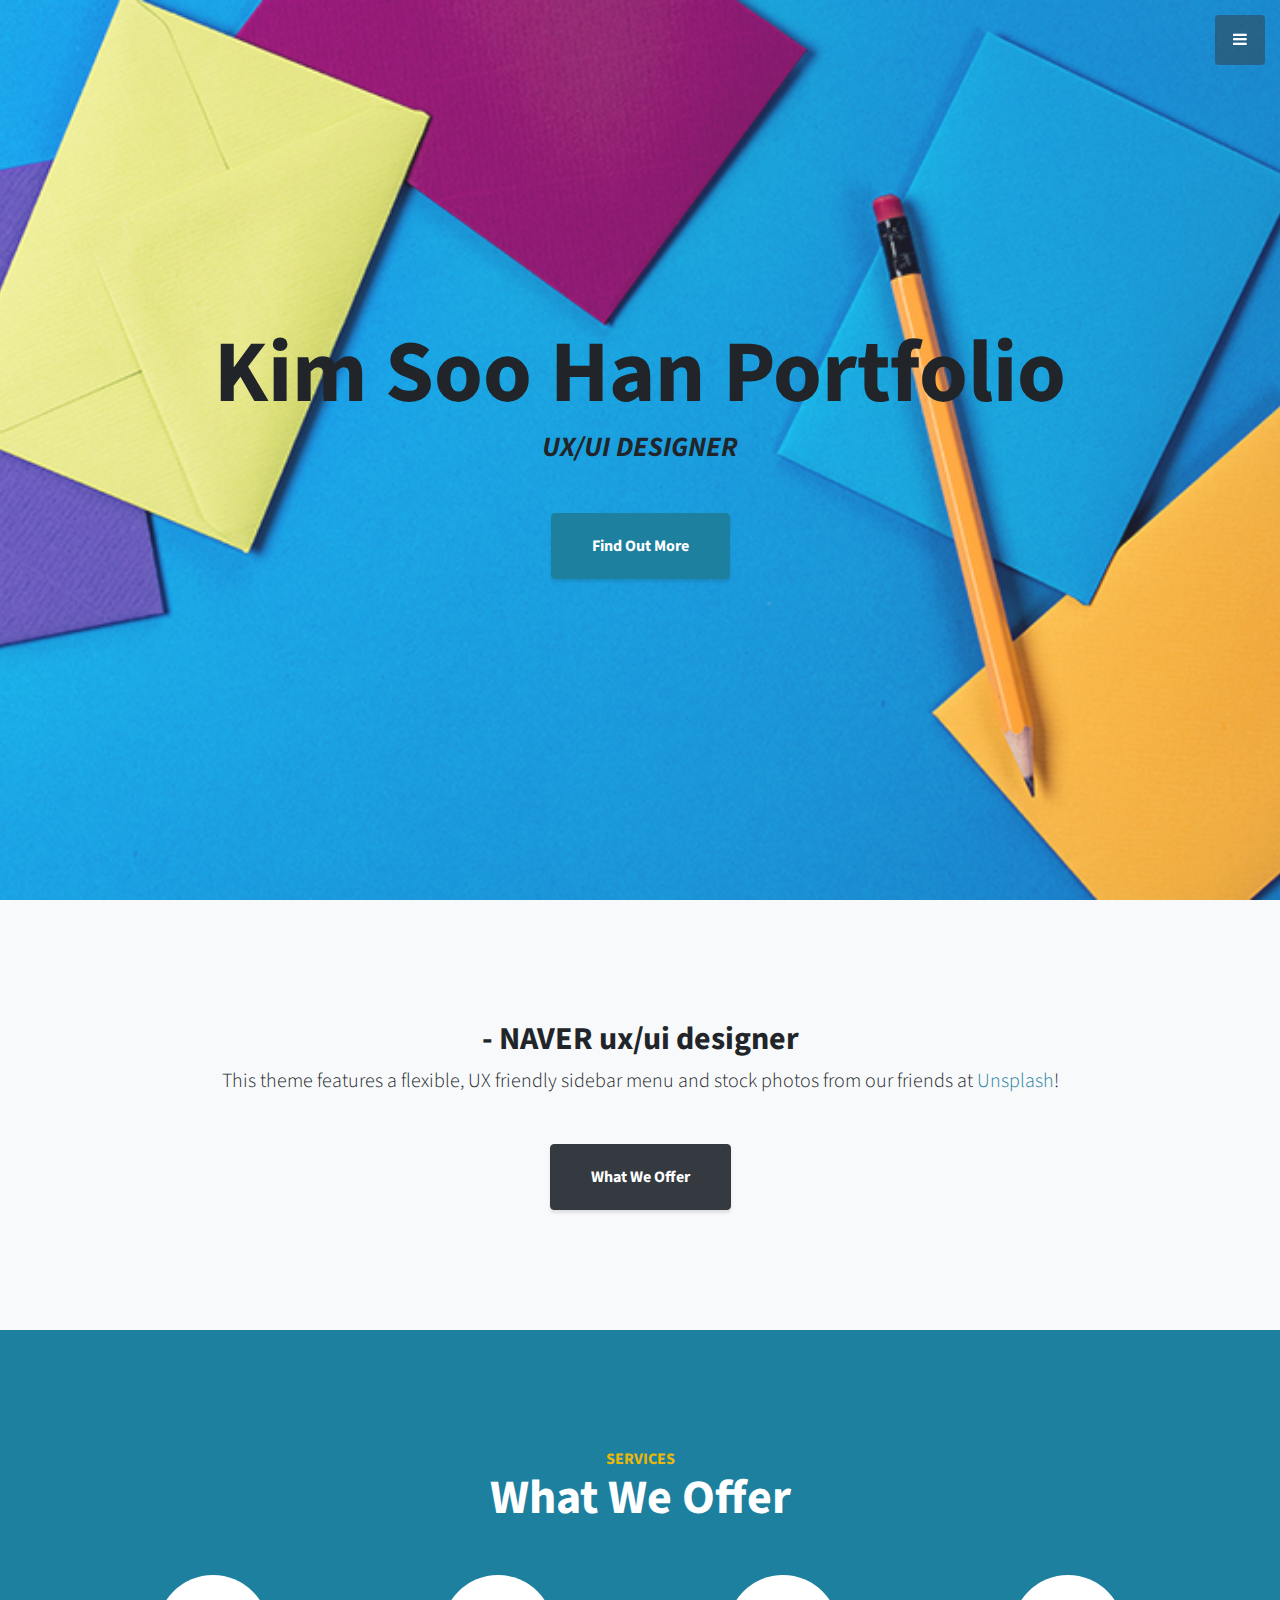
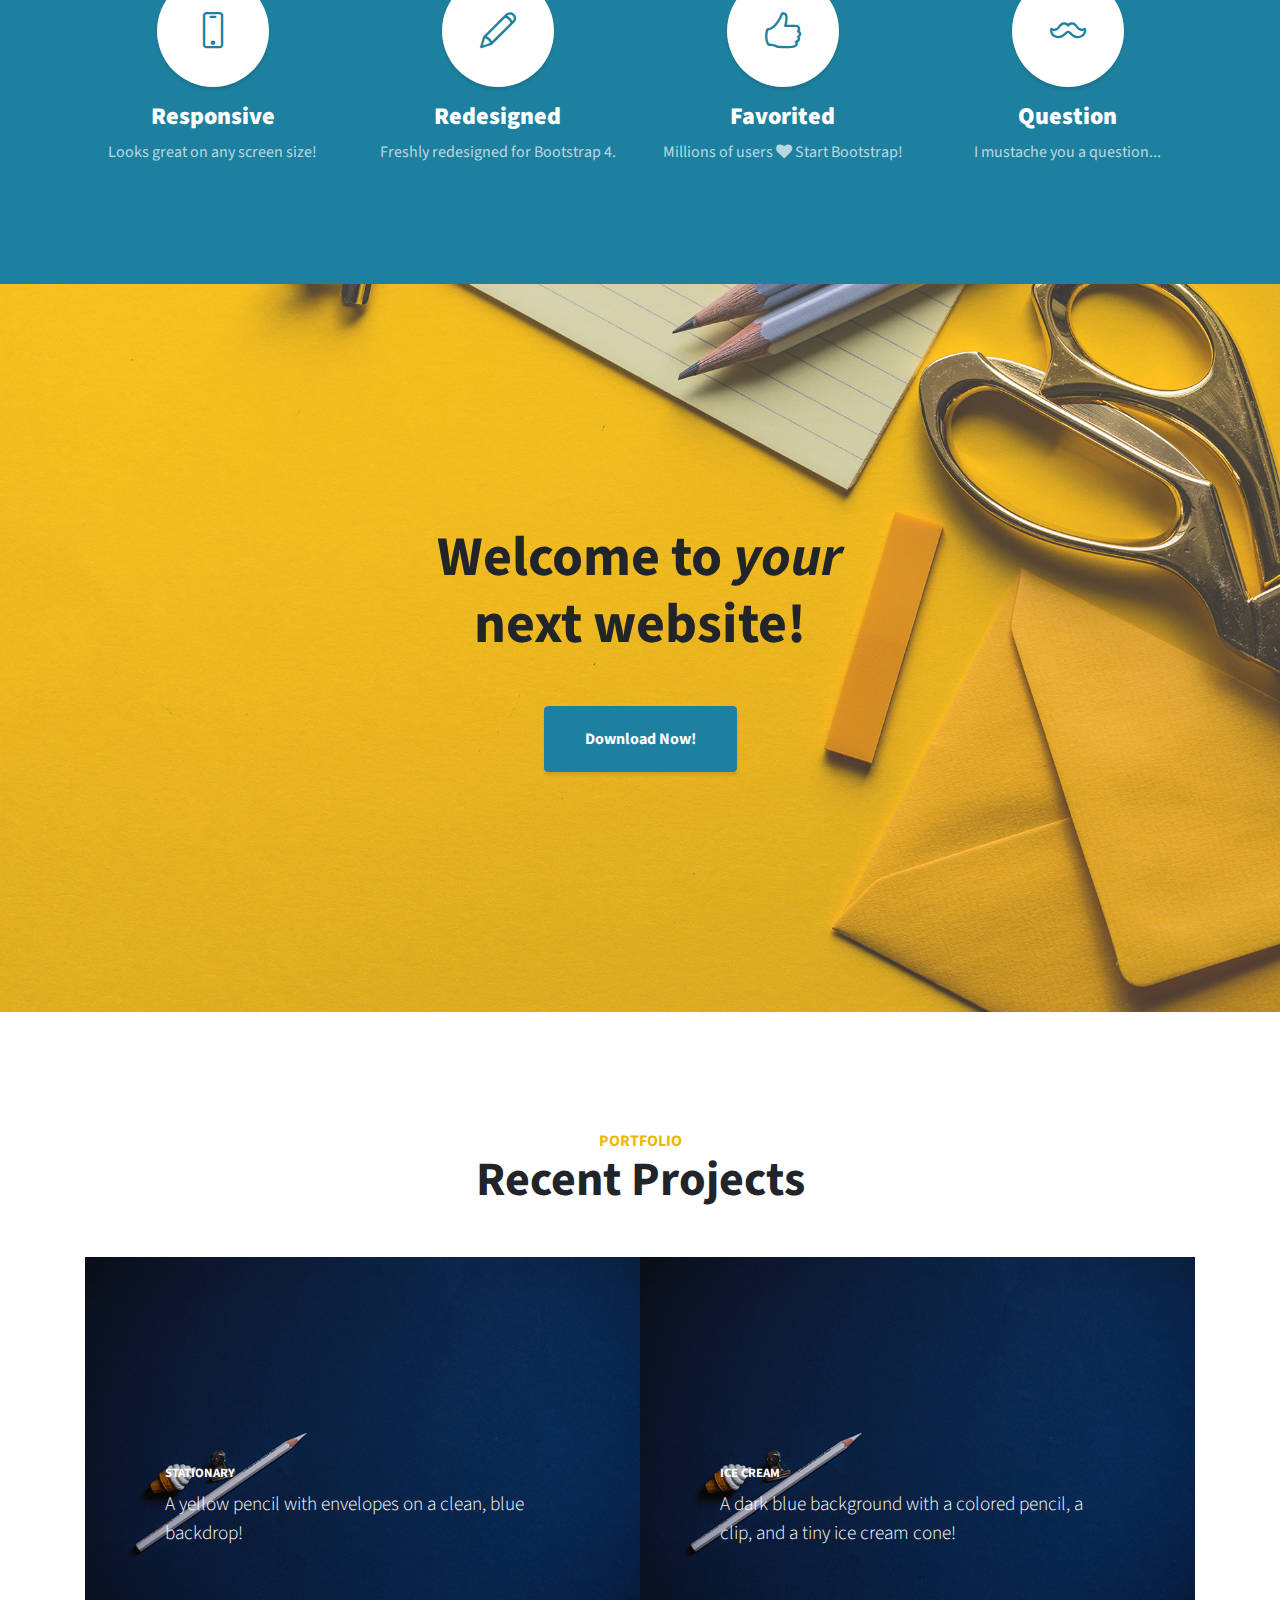
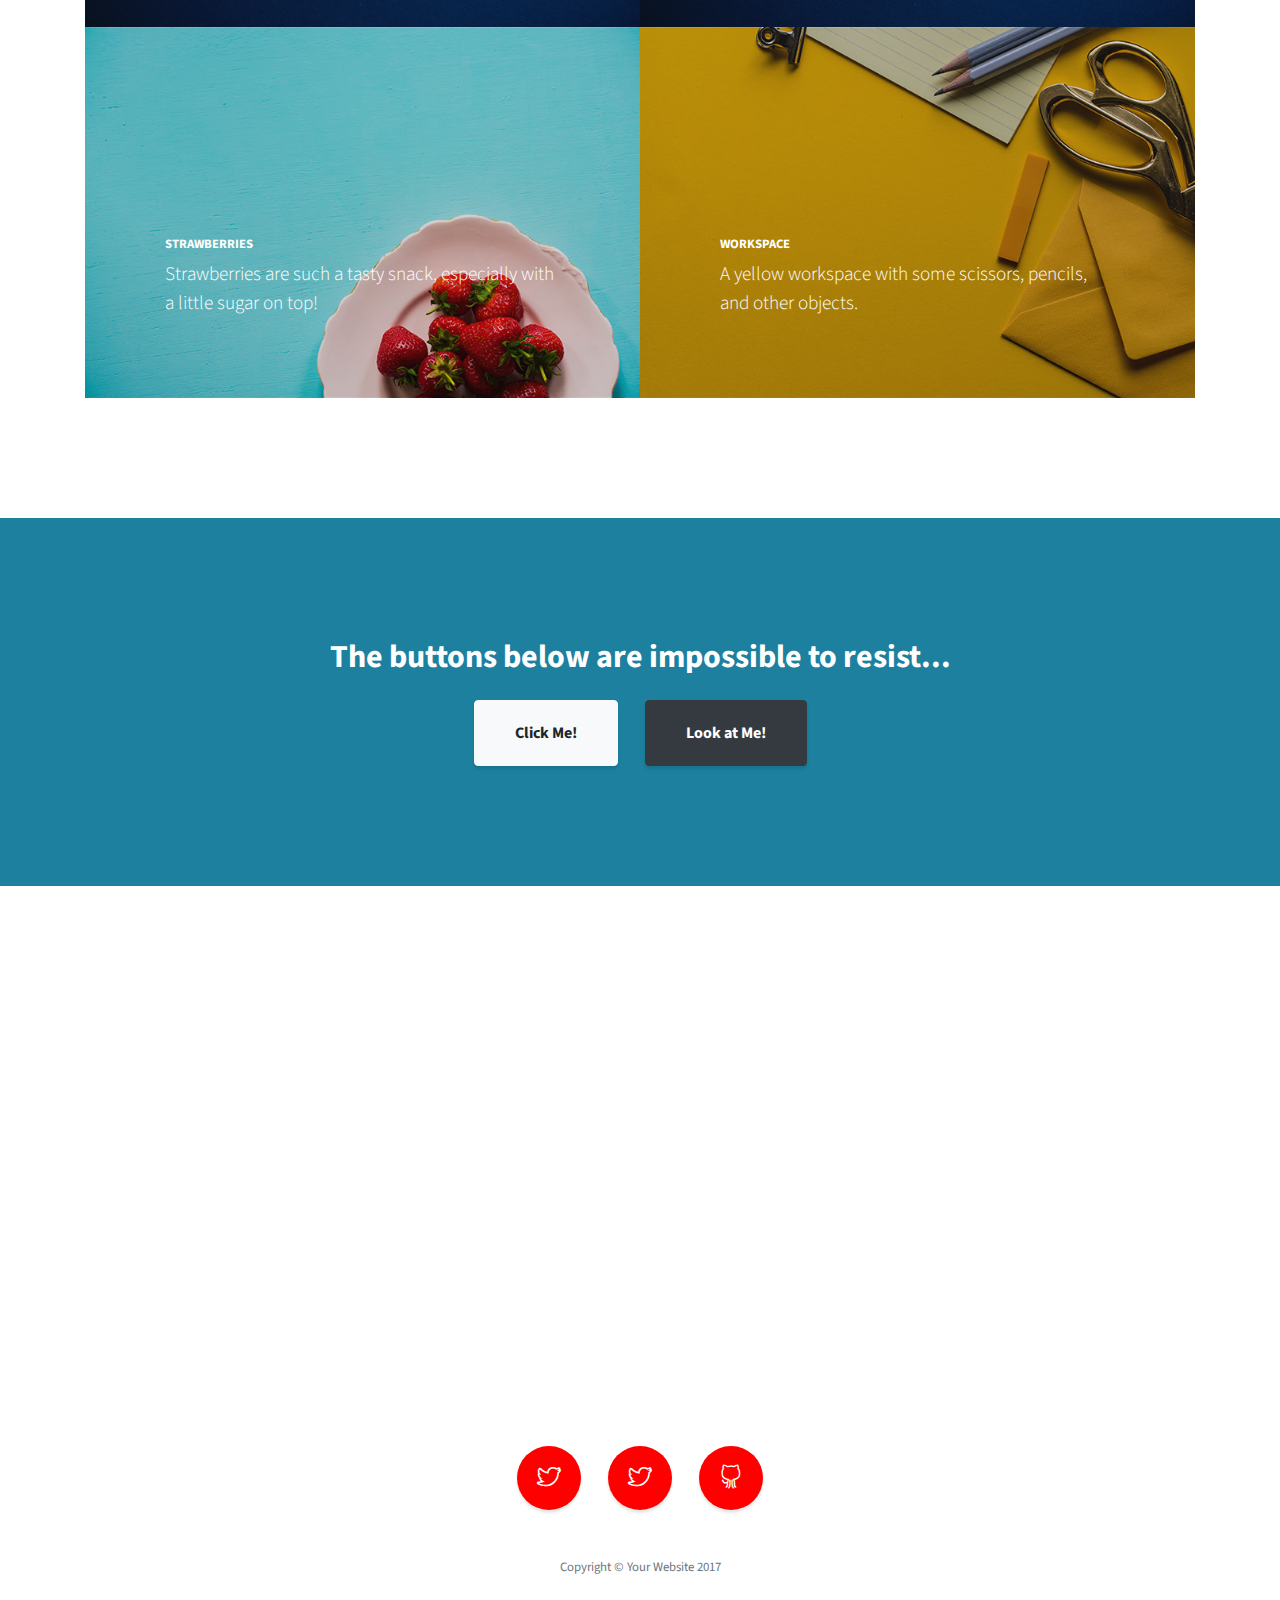
==== index.html @ d61fab99 "work" ====
<!DOCTYPE html>
<html lang="en">

  <head>

    <meta charset="utf-8">
    <meta name="viewport" content="width=device-width, initial-scale=1, shrink-to-fit=no">
    <meta name="description" content="">
    <meta name="author" content="">

    <title>Kim Soo Han Portfolio - NAVER ux/ui designer</title>

    <!-- Bootstrap Core CSS -->
    <link href="vendor/bootstrap/css/bootstrap.min.css" rel="stylesheet">

    <!-- Custom Fonts -->
    <link href="vendor/font-awesome/css/font-awesome.min.css" rel="stylesheet" type="text/css">
    <link href="https://fonts.googleapis.com/css?family=Source+Sans+Pro:300,400,700,300italic,400italic,700italic" rel="stylesheet" type="text/css">
    <link href="vendor/simple-line-icons/css/simple-line-icons.css" rel="stylesheet">

    <!-- Custom CSS -->
    <link href="css/stylish-portfolio.css" rel="stylesheet">

  </head>

  <body id="page-top">
    <!-- Navigation -->
    <a class="menu-toggle rounded" href="#">
      <i class="fa fa-bars"></i>
    </a>
    <nav id="sidebar-wrapper">
      <ul class="sidebar-nav">
        <li class="sidebar-brand">
          <a class="js-scroll-trigger" href="#page-top">Start Bootstrap</a>
        </li>
        <li class="sidebar-nav-item">
          <a class="js-scroll-trigger" href="#page-top">Home</a>
        </li>
        <li class="sidebar-nav-item">
          <a class="js-scroll-trigger" href="#about">About</a>
        </li>
        <li class="sidebar-nav-item">
          <a class="js-scroll-trigger" href="#services">Services</a>
        </li>
        <li class="sidebar-nav-item">
          <a class="js-scroll-trigger" href="#portfolio">Portfolio</a>
        </li>
        <li class="sidebar-nav-item">
          <a class="js-scroll-trigger" href="#contact">Contact</a>
        </li>
      </ul>
    </nav>

    <!-- Header -->
    <header class="masthead d-flex">
      <div class="container text-center my-auto">
        <h1 class="mb-1">Kim Soo Han Portfolio </h1>
        <h3 class="mb-5">
          <em>UX/UI DESIGNER</em>
        </h3>
        <a class="btn btn-primary btn-xl js-scroll-trigger" href="#about">Find Out More</a>
      </div>
      <div class="overlay"></div>
    </header>

    <!-- About -->
    <section class="content-section bg-light" id="about">
      <div class="container text-center">
        <div class="row">
          <div class="col-lg-10 mx-auto">
            <h2>- NAVER ux/ui designer</h2>
            <p class="lead mb-5">This theme features a flexible, UX friendly sidebar menu and stock photos from our friends at
              <a href="https://unsplash.com/">Unsplash</a>!</p>
            <a class="btn btn-dark btn-xl js-scroll-trigger" href="#services">What We Offer</a>
          </div>
        </div>
      </div>
    </section>

    <!-- Services -->
    <section class="content-section bg-primary text-white text-center" id="services">
      <div class="container">
        <div class="content-section-heading">
          <h3 class="text-secondary mb-0">Services</h3>
          <h2 class="mb-5">What We Offer</h2>
        </div>
        <div class="row">
          <div class="col-lg-3 col-md-6 mb-5 mb-lg-0">
            <span class="service-icon rounded-circle mx-auto mb-3">
              <i class="icon-screen-smartphone"></i>
            </span>
            <h4>
              <strong>Responsive</strong>
            </h4>
            <p class="text-faded mb-0">Looks great on any screen size!</p>
          </div>
          <div class="col-lg-3 col-md-6 mb-5 mb-lg-0">
            <span class="service-icon rounded-circle mx-auto mb-3">
              <i class="icon-pencil"></i>
            </span>
            <h4>
              <strong>Redesigned</strong>
            </h4>
            <p class="text-faded mb-0">Freshly redesigned for Bootstrap 4.</p>
          </div>
          <div class="col-lg-3 col-md-6 mb-5 mb-md-0">
            <span class="service-icon rounded-circle mx-auto mb-3">
              <i class="icon-like"></i>
            </span>
            <h4>
              <strong>Favorited</strong>
            </h4>
            <p class="text-faded mb-0">Millions of users
              <i class="fa fa-heart"></i>
              Start Bootstrap!</p>
          </div>
          <div class="col-lg-3 col-md-6">
            <span class="service-icon rounded-circle mx-auto mb-3">
              <i class="icon-mustache"></i>
            </span>
            <h4>
              <strong>Question</strong>
            </h4>
            <p class="text-faded mb-0">I mustache you a question...</p>
          </div>
        </div>
      </div>
    </section>

    <!-- Callout -->
    <section class="callout">
      <div class="container text-center">
        <h2 class="mx-auto mb-5">Welcome to
          <em>your</em>
          next website!</h2>
        <a class="btn btn-primary btn-xl" href="https://startbootstrap.com/template-overviews/stylish-portfolio/">Download Now!</a>
      </div>
    </section>

    <!-- Portfolio -->
    <section class="content-section" id="portfolio">
      <div class="container">
        <div class="content-section-heading text-center">
          <h3 class="text-secondary mb-0">Portfolio</h3>
          <h2 class="mb-5">Recent Projects</h2>
        </div>
        <div class="row no-gutters">
          <div class="col-lg-6">
            <a class="portfolio-item" href="#">
              <span class="caption">
                <span class="caption-content">
                  <h2>Stationary</h2>
                  <p class="mb-0">A yellow pencil with envelopes on a clean, blue backdrop!</p>
                </span>
              </span>
              <img class="img-fluid" src="img/portfolio-2.jpg" alt="">
            </a>
          </div>
          <div class="col-lg-6">
            <a class="portfolio-item" href="#">
              <span class="caption">
                <span class="caption-content">
                  <h2>Ice Cream</h2>
                  <p class="mb-0">A dark blue background with a colored pencil, a clip, and a tiny ice cream cone!</p>
                </span>
              </span>
              <img class="img-fluid" src="img/portfolio-2.jpg" alt="">
            </a>
          </div>
          <div class="col-lg-6">
            <a class="portfolio-item" href="#">
              <span class="caption">
                <span class="caption-content">
                  <h2>Strawberries</h2>
                  <p class="mb-0">Strawberries are such a tasty snack, especially with a little sugar on top!</p>
                </span>
              </span>
              <img class="img-fluid" src="img/portfolio-3.jpg" alt="">
            </a>
          </div>
          <div class="col-lg-6">
            <a class="portfolio-item" href="#">
              <span class="caption">
                <span class="caption-content">
                  <h2>Workspace</h2>
                  <p class="mb-0">A yellow workspace with some scissors, pencils, and other objects.</p>
                </span>
              </span>
              <img class="img-fluid" src="img/portfolio-4.jpg" alt="">
            </a>
          </div>
        </div>
      </div>
    </section>

    <!-- Call to Action -->
    <section class="content-section bg-primary text-white">
      <div class="container text-center">
        <h2 class="mb-4">The buttons below are impossible to resist...</h2>
        <a href="#" class="btn btn-xl btn-light mr-4">Click Me!</a>
        <a href="#" class="btn btn-xl btn-dark">Look at Me!</a>
      </div>
    </section>

    <!-- Map -->
    <section id="contact" class="map">
      <iframe width="100%" height="100%" frameborder="0" scrolling="no" marginheight="0" marginwidth="0" src="https://maps.google.com/maps?f=q&amp;source=s_q&amp;hl=en&amp;geocode=&amp;q=Twitter,+Inc.,+Market+Street,+San+Francisco,+CA&amp;aq=0&amp;oq=twitter&amp;sll=28.659344,-81.187888&amp;sspn=0.128789,0.264187&amp;ie=UTF8&amp;hq=Twitter,+Inc.,+Market+Street,+San+Francisco,+CA&amp;t=m&amp;z=15&amp;iwloc=A&amp;output=embed"></iframe>
      <br/>
      <small>
        <a href="https://maps.google.com/maps?f=q&amp;source=embed&amp;hl=en&amp;geocode=&amp;q=Twitter,+Inc.,+Market+Street,+San+Francisco,+CA&amp;aq=0&amp;oq=twitter&amp;sll=28.659344,-81.187888&amp;sspn=0.128789,0.264187&amp;ie=UTF8&amp;hq=Twitter,+Inc.,+Market+Street,+San+Francisco,+CA&amp;t=m&amp;z=15&amp;iwloc=A"></a>
      </small>
    </section>

    <!-- Footer -->
    <footer class="footer text-center">
      <div class="container">
        <ul class="list-inline mb-5">
          <li class="list-inline-item">
            <a class="social-link rounded-circle text-white mr-3" href="#">
              <i class="icon-social-twitter"></i>
            </a>
          </li>
          <li class="list-inline-item">
            <a class="social-link rounded-circle text-white mr-3" href="#">
              <i class="icon-social-twitter"></i>
            </a>
          </li>
          <li class="list-inline-item">
            <a class="social-link rounded-circle text-white" href="#">
              <i class="icon-social-github"></i>
            </a>
          </li>
        </ul>
        <p class="text-muted small mb-0">Copyright &copy; Your Website 2017</p>
      </div>
    </footer>

    <!-- Scroll to Top Button-->
    <a class="scroll-to-top rounded js-scroll-trigger" href="#page-top">
      <i class="fa fa-angle-up"></i>
    </a>

    <!-- Bootstrap core JavaScript -->
    <script src="vendor/jquery/jquery.min.js"></script>
    <script src="vendor/bootstrap/js/bootstrap.bundle.min.js"></script>

    <!-- Plugin JavaScript -->
    <script src="vendor/jquery-easing/jquery.easing.min.js"></script>

    <!-- Custom scripts for this template -->
    <script src="js/stylish-portfolio.min.js"></script>

  </body>

</html>
---- vendor/simple-line-icons/css/simple-line-icons.css ----
@font-face {
  font-family: 'simple-line-icons';
  src: url('../fonts/Simple-Line-Icons.eot?v=2.4.0');
  src: url('../fonts/Simple-Line-Icons.eot?v=2.4.0#iefix') format('embedded-opentype'), url('../fonts/Simple-Line-Icons.woff2?v=2.4.0') format('woff2'), url('../fonts/Simple-Line-Icons.ttf?v=2.4.0') format('truetype'), url('../fonts/Simple-Line-Icons.woff?v=2.4.0') format('woff'), url('../fonts/Simple-Line-Icons.svg?v=2.4.0#simple-line-icons') format('svg');
  font-weight: normal;
  font-style: normal;
}
/*
 Use the following CSS code if you want to have a class per icon.
 Instead of a list of all class selectors, you can use the generic [class*="icon-"] selector, but it's slower:
*/
.icon-user,
.icon-people,
.icon-user-female,
.icon-user-follow,
.icon-user-following,
.icon-user-unfollow,
.icon-login,
.icon-logout,
.icon-emotsmile,
.icon-phone,
.icon-call-end,
.icon-call-in,
.icon-call-out,
.icon-map,
.icon-location-pin,
.icon-direction,
.icon-directions,
.icon-compass,
.icon-layers,
.icon-menu,
.icon-list,
.icon-options-vertical,
.icon-options,
.icon-arrow-down,
.icon-arrow-left,
.icon-arrow-right,
.icon-arrow-up,
.icon-arrow-up-circle,
.icon-arrow-left-circle,
.icon-arrow-right-circle,
.icon-arrow-down-circle,
.icon-check,
.icon-clock,
.icon-plus,
.icon-minus,
.icon-close,
.icon-event,
.icon-exclamation,
.icon-organization,
.icon-trophy,
.icon-screen-smartphone,
.icon-screen-desktop,
.icon-plane,
.icon-notebook,
.icon-mustache,
.icon-mouse,
.icon-magnet,
.icon-energy,
.icon-disc,
.icon-cursor,
.icon-cursor-move,
.icon-crop,
.icon-chemistry,
.icon-speedometer,
.icon-shield,
.icon-screen-tablet,
.icon-magic-wand,
.icon-hourglass,
.icon-graduation,
.icon-ghost,
.icon-game-controller,
.icon-fire,
.icon-eyeglass,
.icon-envelope-open,
.icon-envelope-letter,
.icon-bell,
.icon-badge,
.icon-anchor,
.icon-wallet,
.icon-vector,
.icon-speech,
.icon-puzzle,
.icon-printer,
.icon-present,
.icon-playlist,
.icon-pin,
.icon-picture,
.icon-handbag,
.icon-globe-alt,
.icon-globe,
.icon-folder-alt,
.icon-folder,
.icon-film,
.icon-feed,
.icon-drop,
.icon-drawer,
.icon-docs,
.icon-doc,
.icon-diamond,
.icon-cup,
.icon-calculator,
.icon-bubbles,
.icon-briefcase,
.icon-book-open,
.icon-basket-loaded,
.icon-basket,
.icon-bag,
.icon-action-undo,
.icon-action-redo,
.icon-wrench,
.icon-umbrella,
.icon-trash,
.icon-tag,
.icon-support,
.icon-frame,
.icon-size-fullscreen,
.icon-size-actual,
.icon-shuffle,
.icon-share-alt,
.icon-share,
.icon-rocket,
.icon-question,
.icon-pie-chart,
.icon-pencil,
.icon-note,
.icon-loop,
.icon-home,
.icon-grid,
.icon-graph,
.icon-microphone,
.icon-music-tone-alt,
.icon-music-tone,
.icon-earphones-alt,
.icon-earphones,
.icon-equalizer,
.icon-like,
.icon-dislike,
.icon-control-start,
.icon-control-rewind,
.icon-control-play,
.icon-control-pause,
.icon-control-forward,
.icon-control-end,
.icon-volume-1,
.icon-volume-2,
.icon-volume-off,
.icon-calendar,
.icon-bulb,
.icon-chart,
.icon-ban,
.icon-bubble,
.icon-camrecorder,
.icon-camera,
.icon-cloud-download,
.icon-cloud-upload,
.icon-envelope,
.icon-eye,
.icon-flag,
.icon-heart,
.icon-info,
.icon-key,
.icon-link,
.icon-lock,
.icon-lock-open,
.icon-magnifier,
.icon-magnifier-add,
.icon-magnifier-remove,
.icon-paper-clip,
.icon-paper-plane,
.icon-power,
.icon-refresh,
.icon-reload,
.icon-settings,
.icon-star,
.icon-symbol-female,
.icon-symbol-male,
.icon-target,
.icon-credit-card,
.icon-paypal,
.icon-social-tumblr,
.icon-social-twitter,
.icon-social-facebook,
.icon-social-instagram,
.icon-social-linkedin,
.icon-social-pinterest,
.icon-social-github,
.icon-social-google,
.icon-social-reddit,
.icon-social-skype,
.icon-social-dribbble,
.icon-social-behance,
.icon-social-foursqare,
.icon-social-soundcloud,
.icon-social-spotify,
.icon-social-stumbleupon,
.icon-social-youtube,
.icon-social-dropbox,
.icon-social-vkontakte,
.icon-social-steam {
  font-family: 'simple-line-icons';
  speak: none;
  font-style: normal;
  font-weight: normal;
  font-variant: normal;
  text-transform: none;
  line-height: 1;
  /* Better Font Rendering =========== */
  -webkit-font-smoothing: antialiased;
  -moz-osx-font-smoothing: grayscale;
}
.icon-user:before {
  content: "\e005";
}
.icon-people:before {
  content: "\e001";
}
.icon-user-female:before {
  content: "\e000";
}
.icon-user-follow:before {
  content: "\e002";
}
.icon-user-following:before {
  content: "\e003";
}
.icon-user-unfollow:before {
  content: "\e004";
}
.icon-login:before {
  content: "\e066";
}
.icon-logout:before {
  content: "\e065";
}
.icon-emotsmile:before {
  content: "\e021";
}
.icon-phone:before {
  content: "\e600";
}
.icon-call-end:before {
  content: "\e048";
}
.icon-call-in:before {
  content: "\e047";
}
.icon-call-out:before {
  content: "\e046";
}
.icon-map:before {
  content: "\e033";
}
.icon-location-pin:before {
  content: "\e096";
}
.icon-direction:before {
  content: "\e042";
}
.icon-directions:before {
  content: "\e041";
}
.icon-compass:before {
  content: "\e045";
}
.icon-layers:before {
  content: "\e034";
}
.icon-menu:before {
  content: "\e601";
}
.icon-list:before {
  content: "\e067";
}
.icon-options-vertical:before {
  content: "\e602";
}
.icon-options:before {
  content: "\e603";
}
.icon-arrow-down:before {
  content: "\e604";
}
.icon-arrow-left:before {
  content: "\e605";
}
.icon-arrow-right:before {
  content: "\e606";
}
.icon-arrow-up:before {
  content: "\e607";
}
.icon-arrow-up-circle:before {
  content: "\e078";
}
.icon-arrow-left-circle:before {
  content: "\e07a";
}
.icon-arrow-right-circle:before {
  content: "\e079";
}
.icon-arrow-down-circle:before {
  content: "\e07b";
}
.icon-check:before {
  content: "\e080";
}
.icon-clock:before {
  content: "\e081";
}
.icon-plus:before {
  content: "\e095";
}
.icon-minus:before {
  content: "\e615";
}
.icon-close:before {
  content: "\e082";
}
.icon-event:before {
  content: "\e619";
}
.icon-exclamation:before {
  content: "\e617";
}
.icon-organization:before {
  content: "\e616";
}
.icon-trophy:before {
  content: "\e006";
}
.icon-screen-smartphone:before {
  content: "\e010";
}
.icon-screen-desktop:before {
  content: "\e011";
}
.icon-plane:before {
  content: "\e012";
}
.icon-notebook:before {
  content: "\e013";
}
.icon-mustache:before {
  content: "\e014";
}
.icon-mouse:before {
  content: "\e015";
}
.icon-magnet:before {
  content: "\e016";
}
.icon-energy:before {
  content: "\e020";
}
.icon-disc:before {
  content: "\e022";
}
.icon-cursor:before {
  content: "\e06e";
}
.icon-cursor-move:before {
  content: "\e023";
}
.icon-crop:before {
  content: "\e024";
}
.icon-chemistry:before {
  content: "\e026";
}
.icon-speedometer:before {
  content: "\e007";
}
.icon-shield:before {
  content: "\e00e";
}
.icon-screen-tablet:before {
  content: "\e00f";
}
.icon-magic-wand:before {
  content: "\e017";
}
.icon-hourglass:before {
  content: "\e018";
}
.icon-graduation:before {
  content: "\e019";
}
.icon-ghost:before {
  content: "\e01a";
}
.icon-game-controller:before {
  content: "\e01b";
}
.icon-fire:before {
  content: "\e01c";
}
.icon-eyeglass:before {
  content: "\e01d";
}
.icon-envelope-open:before {
  content: "\e01e";
}
.icon-envelope-letter:before {
  content: "\e01f";
}
.icon-bell:before {
  content: "\e027";
}
.icon-badge:before {
  content: "\e028";
}
.icon-anchor:before {
  content: "\e029";
}
.icon-wallet:before {
  content: "\e02a";
}
.icon-vector:before {
  content: "\e02b";
}
.icon-speech:before {
  content: "\e02c";
}
.icon-puzzle:before {
  content: "\e02d";
}
.icon-printer:before {
  content: "\e02e";
}
.icon-present:before {
  content: "\e02f";
}
.icon-playlist:before {
  content: "\e030";
}
.icon-pin:before {
  content: "\e031";
}
.icon-picture:before {
  content: "\e032";
}
.icon-handbag:before {
  content: "\e035";
}
.icon-globe-alt:before {
  content: "\e036";
}
.icon-globe:before {
  content: "\e037";
}
.icon-folder-alt:before {
  content: "\e039";
}
.icon-folder:before {
  content: "\e089";
}
.icon-film:before {
  content: "\e03a";
}
.icon-feed:before {
  content: "\e03b";
}
.icon-drop:before {
  content: "\e03e";
}
.icon-drawer:before {
  content: "\e03f";
}
.icon-docs:before {
  content: "\e040";
}
.icon-doc:before {
  content: "\e085";
}
.icon-diamond:before {
  content: "\e043";
}
.icon-cup:before {
  content: "\e044";
}
.icon-calculator:before {
  content: "\e049";
}
.icon-bubbles:before {
  content: "\e04a";
}
.icon-briefcase:before {
  content: "\e04b";
}
.icon-book-open:before {
  content: "\e04c";
}
.icon-basket-loaded:before {
  content: "\e04d";
}
.icon-basket:before {
  content: "\e04e";
}
.icon-bag:before {
  content: "\e04f";
}
.icon-action-undo:before {
  content: "\e050";
}
.icon-action-redo:before {
  content: "\e051";
}
.icon-wrench:before {
  content: "\e052";
}
.icon-umbrella:before {
  content: "\e053";
}
.icon-trash:before {
  content: "\e054";
}
.icon-tag:before {
  content: "\e055";
}
.icon-support:before {
  content: "\e056";
}
.icon-frame:before {
  content: "\e038";
}
.icon-size-fullscreen:before {
  content: "\e057";
}
.icon-size-actual:before {
  content: "\e058";
}
.icon-shuffle:before {
  content: "\e059";
}
.icon-share-alt:before {
  content: "\e05a";
}
.icon-share:before {
  content: "\e05b";
}
.icon-rocket:before {
  content: "\e05c";
}
.icon-question:before {
  content: "\e05d";
}
.icon-pie-chart:before {
  content: "\e05e";
}
.icon-pencil:before {
  content: "\e05f";
}
.icon-note:before {
  content: "\e060";
}
.icon-loop:before {
  content: "\e064";
}
.icon-home:before {
  content: "\e069";
}
.icon-grid:before {
  content: "\e06a";
}
.icon-graph:before {
  content: "\e06b";
}
.icon-microphone:before {
  content: "\e063";
}
.icon-music-tone-alt:before {
  content: "\e061";
}
.icon-music-tone:before {
  content: "\e062";
}
.icon-earphones-alt:before {
  content: "\e03c";
}
.icon-earphones:before {
  content: "\e03d";
}
.icon-equalizer:before {
  content: "\e06c";
}
.icon-like:before {
  content: "\e068";
}
.icon-dislike:before {
  content: "\e06d";
}
.icon-control-start:before {
  content: "\e06f";
}
.icon-control-rewind:before {
  content: "\e070";
}
.icon-control-play:before {
  content: "\e071";
}
.icon-control-pause:before {
  content: "\e072";
}
.icon-control-forward:before {
  content: "\e073";
}
.icon-control-end:before {
  content: "\e074";
}
.icon-volume-1:before {
  content: "\e09f";
}
.icon-volume-2:before {
  content: "\e0a0";
}
.icon-volume-off:before {
  content: "\e0a1";
}
.icon-calendar:before {
  content: "\e075";
}
.icon-bulb:before {
  content: "\e076";
}
.icon-chart:before {
  content: "\e077";
}
.icon-ban:before {
  content: "\e07c";
}
.icon-bubble:before {
  content: "\e07d";
}
.icon-camrecorder:before {
  content: "\e07e";
}
.icon-camera:before {
  content: "\e07f";
}
.icon-cloud-download:before {
  content: "\e083";
}
.icon-cloud-upload:before {
  content: "\e084";
}
.icon-envelope:before {
  content: "\e086";
}
.icon-eye:before {
  content: "\e087";
}
.icon-flag:before {
  content: "\e088";
}
.icon-heart:before {
  content: "\e08a";
}
.icon-info:before {
  content: "\e08b";
}
.icon-key:before {
  content: "\e08c";
}
.icon-link:before {
  content: "\e08d";
}
.icon-lock:before {
  content: "\e08e";
}
.icon-lock-open:before {
  content: "\e08f";
}
.icon-magnifier:before {
  content: "\e090";
}
.icon-magnifier-add:before {
  content: "\e091";
}
.icon-magnifier-remove:before {
  content: "\e092";
}
.icon-paper-clip:before {
  content: "\e093";
}
.icon-paper-plane:before {
  content: "\e094";
}
.icon-power:before {
  content: "\e097";
}
.icon-refresh:before {
  content: "\e098";
}
.icon-reload:before {
  content: "\e099";
}
.icon-settings:before {
  content: "\e09a";
}
.icon-star:before {
  content: "\e09b";
}
.icon-symbol-female:before {
  content: "\e09c";
}
.icon-symbol-male:before {
  content: "\e09d";
}
.icon-target:before {
  content: "\e09e";
}
.icon-credit-card:before {
  content: "\e025";
}
.icon-paypal:before {
  content: "\e608";
}
.icon-social-tumblr:before {
  content: "\e00a";
}
.icon-social-twitter:before {
  content: "\e009";
}
.icon-social-facebook:before {
  content: "\e00b";
}
.icon-social-instagram:before {
  content: "\e609";
}
.icon-social-linkedin:before {
  content: "\e60a";
}
.icon-social-pinterest:before {
  content: "\e60b";
}
.icon-social-github:before {
  content: "\e60c";
}
.icon-social-google:before {
  content: "\e60d";
}
.icon-social-reddit:before {
  content: "\e60e";
}
.icon-social-skype:before {
  content: "\e60f";
}
.icon-social-dribbble:before {
  content: "\e00d";
}
.icon-social-behance:before {
  content: "\e610";
}
.icon-social-foursqare:before {
  content: "\e611";
}
.icon-social-soundcloud:before {
  content: "\e612";
}
.icon-social-spotify:before {
  content: "\e613";
}
.icon-social-stumbleupon:before {
  content: "\e614";
}
.icon-social-youtube:before {
  content: "\e008";
}
.icon-social-dropbox:before {
  content: "\e00c";
}
.icon-social-vkontakte:before {
  content: "\e618";
}
.icon-social-steam:before {
  content: "\e620";
}
---- css/stylish-portfolio.css ----
body,
html {
  width: 100%;
  height: 100%;
}

body {
  font-family: 'Source Sans Pro';
}

.btn-xl {
  padding: 1.25rem 2.5rem;
}

.content-section {
  padding-top: 7.5rem;
  padding-bottom: 7.5rem;
}

.content-section-heading h2 {
  font-size: 3rem;
}

.content-section-heading h3 {
  font-size: 1rem;
  text-transform: uppercase;
}

h1,
h2,
h3,
h4,
h5,
h6 {
  font-weight: 700;
}

.text-faded {
  color: rgba(255, 255, 255, 0.7);
}

/* Map */
.map {
  height: 30rem;
}

@media (max-width: 992px) {
  .map {
    height: 75%;
  }
}

.map iframe {
  pointer-events: none;
}

.scroll-to-top {
  position: fixed;
  right: 15px;
  bottom: 15px;
  display: none;
  width: 50px;
  height: 50px;
  text-align: center;
  color: white;
  background: rgba(52, 58, 64, 0.5);
  line-height: 45px;
}

.scroll-to-top:focus, .scroll-to-top:hover {
  color: white;
}

.scroll-to-top:hover {
  background: #343a40;
}

.scroll-to-top i {
  font-weight: 800;
}

.masthead {
  min-height: 30rem;
  position: relative;
  display: table;
  width: 100%;
  height: auto;
  padding-top: 8rem;
  padding-bottom: 8rem;
  background: linear-gradient(90deg, rgba(255, 255, 255, 0.1) 0%, rgba(255, 255, 255, 0.1) 100%), url("../img/portfolio-1.jpg");
  background-position: center center;
  background-repeat: no-repeat;
  background-size: cover;
}

.masthead h1 {
  font-size: 4rem;
  margin: 0;
  padding: 0;
}

@media (min-width: 992px) {
  .masthead {
    height: 100vh;
  }
  .masthead h1 {
    font-size: 5.5rem;
  }
}

/* Side Menu */
#sidebar-wrapper {
  position: fixed;
  z-index: 2;
  right: 0;
  width: 250px;
  height: 100%;
  -webkit-transition: all 0.4s ease 0s;
  -moz-transition: all 0.4s ease 0s;
  -ms-transition: all 0.4s ease 0s;
  -o-transition: all 0.4s ease 0s;
  transition: all 0.4s ease 0s;
  transform: translateX(250px);
  background: #1D809F;
  border-left: 1px solid rgba(255, 255, 255, 0.1);
}

.sidebar-nav {
  position: absolute;
  top: 0;
  width: 250px;
  margin: 0;
  padding: 0;
  list-style: none;
}

.sidebar-nav li.sidebar-nav-item a {
  display: block;
  text-decoration: none;
  color: #fff;
  padding: 15px;
}

.sidebar-nav li a:hover {
  text-decoration: none;
  color: #fff;
  background: rgba(255, 255, 255, 0.2);
}

.sidebar-nav li a:active,
.sidebar-nav li a:focus {
  text-decoration: none;
}

.sidebar-nav > .sidebar-brand {
  font-size: 1.2rem;
  background: rgba(52, 58, 64, 0.1);
  height: 80px;
  line-height: 50px;
  padding-top: 15px;
  padding-bottom: 15px;
  padding-left: 15px;
}

.sidebar-nav > .sidebar-brand a {
  color: #fff;
}

.sidebar-nav > .sidebar-brand a:hover {
  color: #fff;
  background: none;
}

#sidebar-wrapper.active {
  right: 250px;
  width: 250px;
  -webkit-transition: all 0.4s ease 0s;
  -moz-transition: all 0.4s ease 0s;
  -ms-transition: all 0.4s ease 0s;
  -o-transition: all 0.4s ease 0s;
  transition: all 0.4s ease 0s;
}

.menu-toggle {
  position: fixed;
  right: 15px;
  top: 15px;
  width: 50px;
  height: 50px;
  text-align: center;
  color: #fff;
  background: rgba(52, 58, 64, 0.5);
  line-height: 50px;
  z-index: 999;
}

.menu-toggle:focus, .menu-toggle:hover {
  color: #fff;
}

.menu-toggle:hover {
  background: #343a40;
}

.service-icon {
  background-color: #fff;
  color: #1D809F;
  height: 7rem;
  width: 7rem;
  display: block;
  line-height: 7.5rem;
  font-size: 2.25rem;
  box-shadow: 0 3px 3px 0 rgba(0, 0, 0, 0.1);
}

.callout {
  padding: 15rem 0;
  background: linear-gradient(90deg, rgba(255, 255, 255, 0.1) 0%, rgba(255, 255, 255, 0.1) 100%), url("../img/bg-callout.jpg");
  background-position: center center;
  background-repeat: no-repeat;
  background-size: cover;
}

.callout h2 {
  font-size: 3.5rem;
  font-weight: 700;
  display: block;
  max-width: 30rem;
}

.portfolio-item {
  display: block;
  position: relative;
  overflow: hidden;
  max-width: 530px;
  margin: auto auto 1rem;
}

.portfolio-item .caption {
  display: flex;
  height: 100%;
  width: 100%;
  background-color: rgba(33, 37, 41, 0.2);
  position: absolute;
  top: 0;
  bottom: 0;
  z-index: 1;
}

.portfolio-item .caption .caption-content {
  color: #fff;
  margin: auto 2rem 2rem;
}

.portfolio-item .caption .caption-content h2 {
  font-size: 0.8rem;
  text-transform: uppercase;
}

.portfolio-item .caption .caption-content p {
  font-weight: 300;
  font-size: 1.2rem;
}

@media (min-width: 992px) {
  .portfolio-item {
    max-width: none;
    margin: 0;
  }
  .portfolio-item .caption {
    -webkit-transition: -webkit-clip-path 0.25s ease-out, background-color 0.7s;
    -webkit-clip-path: inset(0px);
    clip-path: inset(0px);
  }
  .portfolio-item .caption .caption-content {
    transition: opacity 0.25s;
    margin-left: 5rem;
    margin-right: 5rem;
    margin-bottom: 5rem;
  }
  .portfolio-item img {
    -webkit-transition: -webkit-clip-path 0.25s ease-out;
    -webkit-clip-path: inset(-1px);
    clip-path: inset(-1px);
  }
  .portfolio-item:hover img {
    -webkit-clip-path: inset(2rem);
    clip-path: inset(2rem);
  }
  .portfolio-item:hover .caption {
    background-color: rgba(29, 128, 159, 0.9);
    -webkit-clip-path: inset(2rem);
    clip-path: inset(2rem);
  }
}

footer.footer {
  padding-top: 5rem;
  padding-bottom: 5rem;
}

footer.footer .social-link {
  display: block;
  height: 4rem;
  width: 4rem;
  line-height: 4.3rem;
  font-size: 1.5rem;
  background-color: red;
  transition: background-color 0.15s ease-in-out;
  box-shadow: 0 3px 3px 0 rgba(0, 0, 0, 0.1);
}

footer.footer .social-link:hover {
  background-color: #155d74;
  text-decoration: none;
}

a {
  color: #1D809F;
}

a:hover, a:focus, a:active {
  color: #155d74;
}

.btn-primary {
  background-color: #1D809F !important;
  border-color: #1D809F !important;
  color: #fff !important;
}

.btn-primary:hover, .btn-primary:focus, .btn-primary:active {
  background-color: #155d74 !important;
  border-color: #155d74 !important;
}

.btn-secondary {
  background-color: #ecb807 !important;
  border-color: #ecb807 !important;
  color: #fff !important;
}

.btn-secondary:hover, .btn-secondary:focus, .btn-secondary:active {
  background-color: #ba9106 !important;
  border-color: #ba9106 !important;
}

.btn-dark {
  color: #fff !important;
}

.btn {
  box-shadow: 0px 3px 3px 0px rgba(0, 0, 0, 0.1);
  font-weight: 700;
}

.bg-primary {
  background-color: #1D809F !important;
}

.text-primary {
  color: #1D809F !important;
}

.text-secondary {
  color: #ecb807 !important;
}
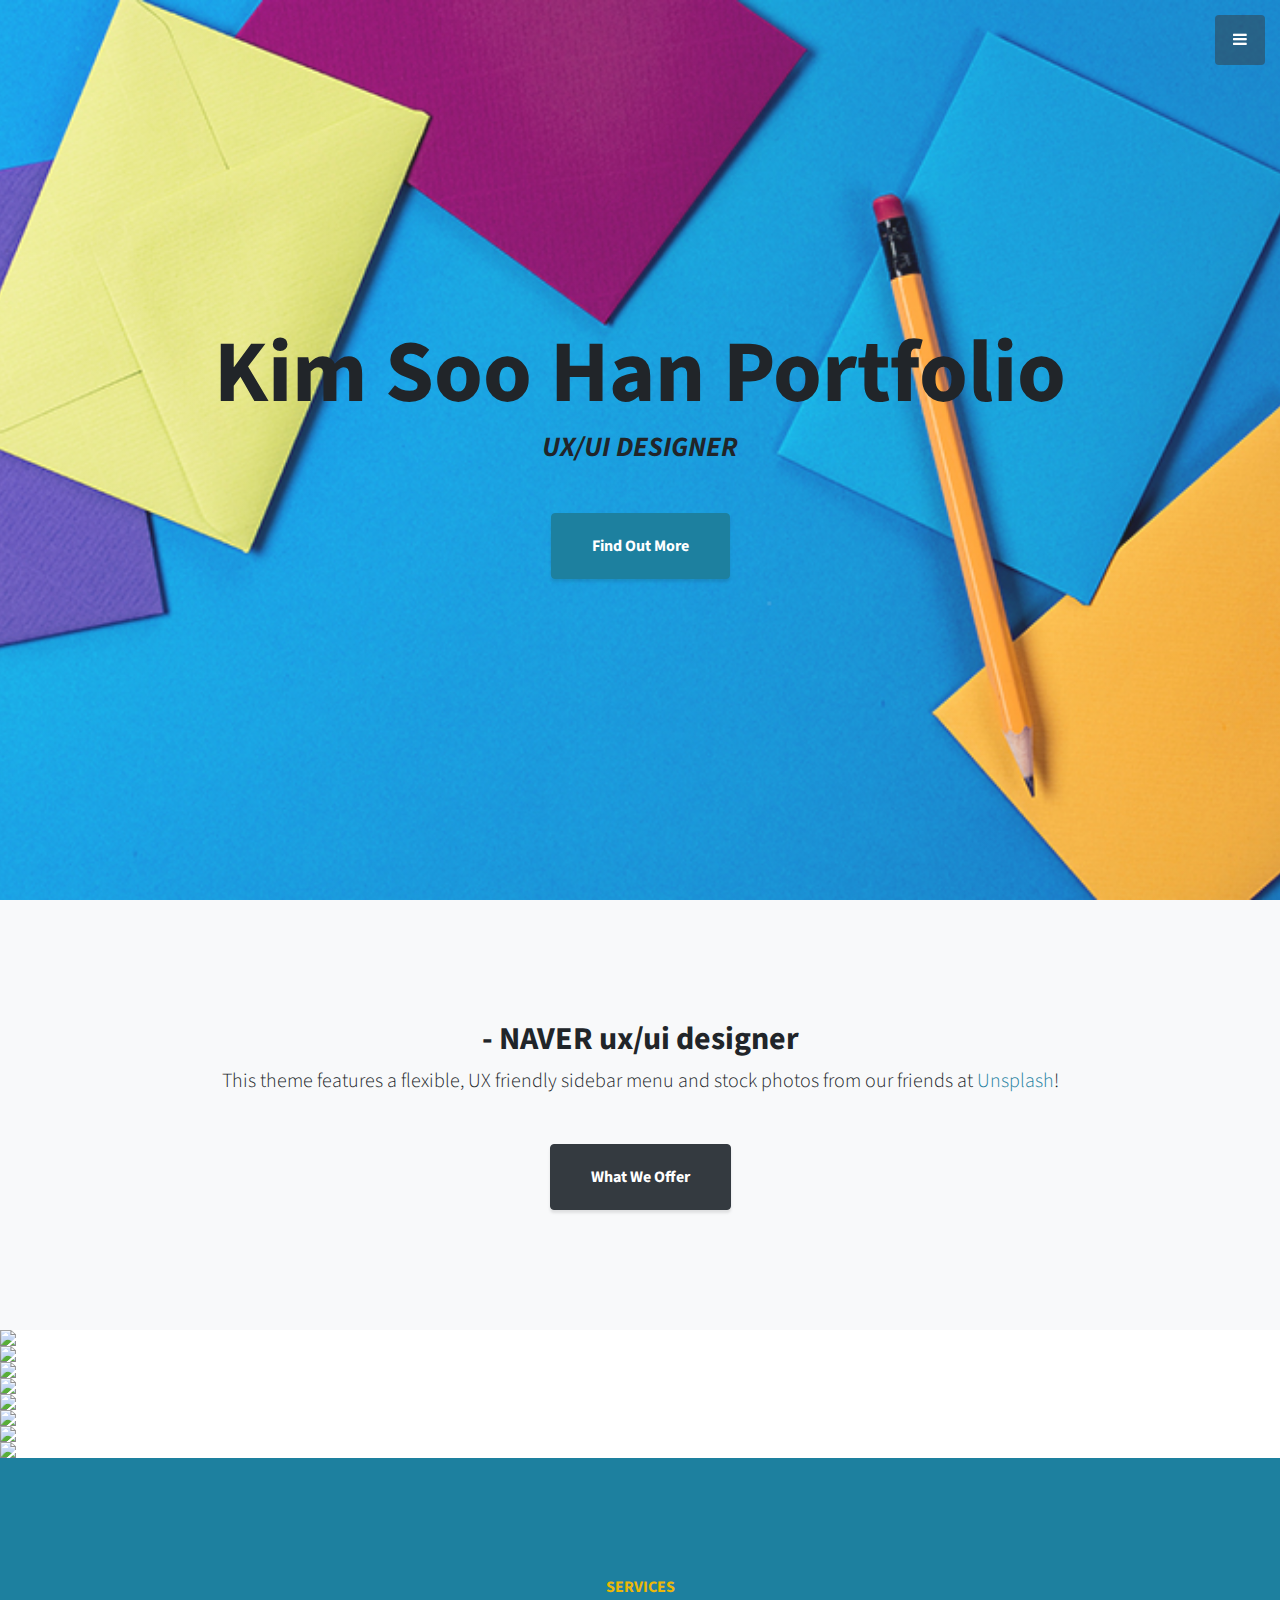
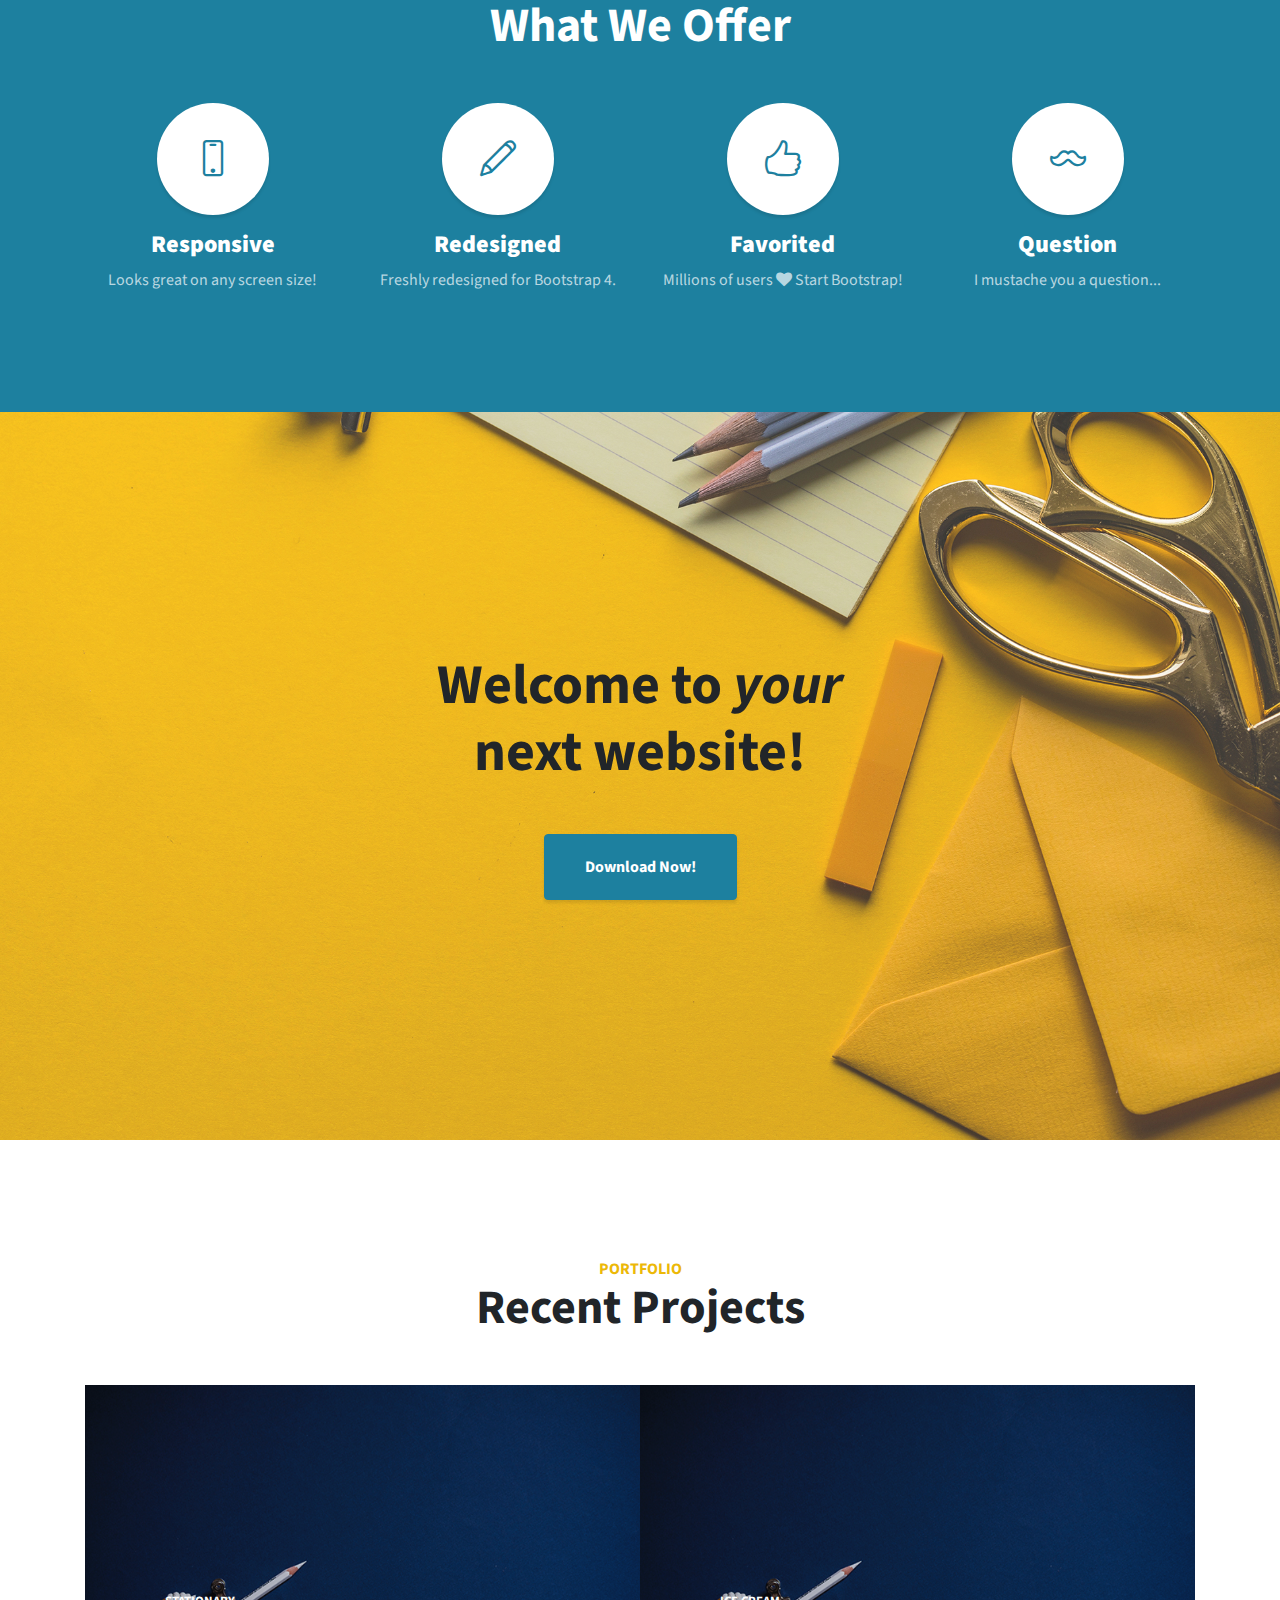
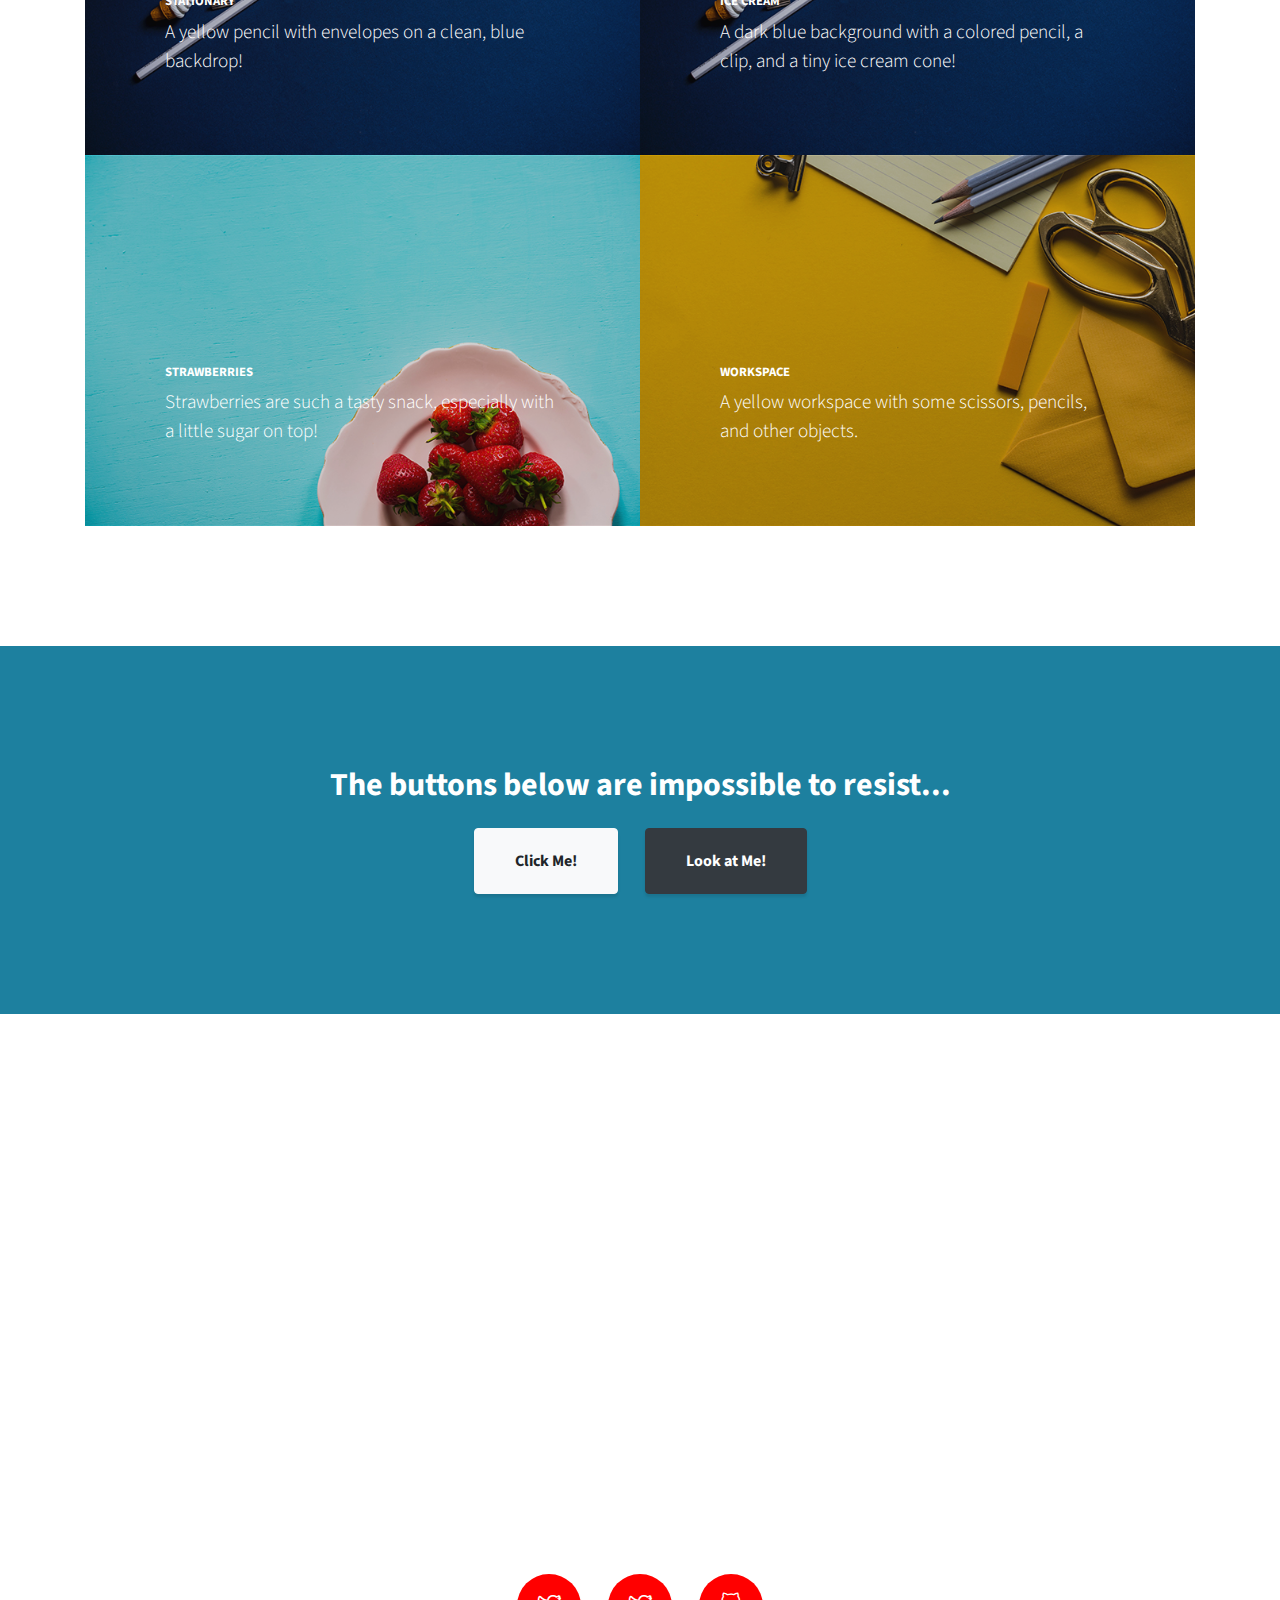
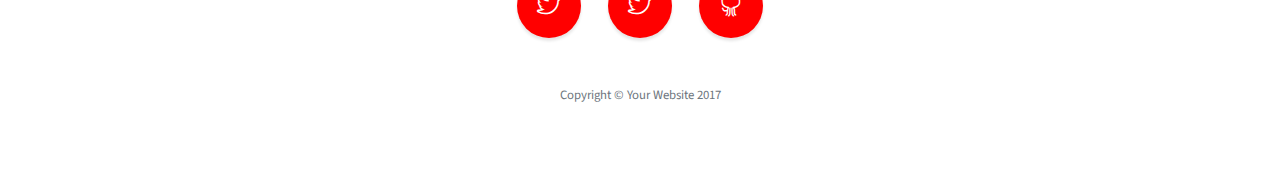
==== commit 10142574: "add photo" ====
--- a/index.html
+++ b/index.html
@@ -76,6 +76,132 @@
         </div>
       </div>
     </section>
+
+
+
+    	<div class="col-xs-12 col-sm-6 col-md-3 col-lg-3 cell-container">
+    		<img class="image" src="http://www.bigart.design/images/other/stephanie-mccabe-24620-600x600.jpg"> <a class="overlay" href="https://unsplash.com/photos/_Ajm-ewEC24" target="_blank">
+    		<div class="text">
+    			<p class="title">Firework</p>
+
+
+    			<div class="divider">
+    			</div>
+
+
+    			<p class="sub-title">Stefanie McCabe</p>
+    		</div></a>
+    	</div>
+
+
+    	<div class="col-xs-12 col-sm-6 col-md-3 col-lg-3 cell-container">
+    		<img class="image" src="http://www.bigart.design/images/other/sticker-mule-197248-600x600.jpg"> <a class="overlay" href="https://unsplash.com/photos/qNhstTawQrI" target="_blank">
+    		<div class="text">
+    			<p class="title">Catch of the day</p>
+
+
+    			<div class="divider">
+    			</div>
+
+
+    			<p class="sub-title">Sticker Mule</p>
+    		</div></a>
+    	</div>
+
+
+    	<div class="col-xs-12 col-sm-6 col-md-3 col-lg-3 cell-container">
+    		<img class="image" src="http://www.bigart.design/images/other/scott-webb-258983-600x600.jpg"> <a class="overlay" href="https://unsplash.com/photos/fMUIVein7Ng" target="_blank">
+    		<div class="text">
+    			<p class="title">Abstracting Details</p>
+
+
+    			<div class="divider">
+    			</div>
+
+
+    			<p class="sub-title">Scott Web</p>
+    		</div></a>
+    	</div>
+
+
+    	<div class="col-xs-12 col-sm-6 col-md-3 col-lg-3 cell-container">
+    		<img class="image" src="http://www.bigart.design/images/other/matthew-kane-205235-600x600.jpg"> <a class="overlay" href="https://unsplash.com/photos/9GHW302mRBk" target="_blank">
+    		<div class="text">
+    			<p class="title">Snow Monkey</p>
+
+
+    			<div class="divider">
+    			</div>
+
+
+    			<p class="sub-title">Matthew Kane</p>
+    		</div></a>
+    	</div>
+
+
+    	<div class="portfolio-container">
+    		<div class="portfolio-row text-center">
+    			<div class="col-xs-12 col-sm-6 col-md-3 col-lg-3 cell-container">
+    				<img class="image" src="http://www.bigart.design/images/other/joshua-earle-157231-600x600.jpg"> <a class="overlay" href="https://unsplash.com/photos/xEh4hvxRKXM" target="_blank">
+    				<div class="text">
+    					<p class="title">Ice Land</p>
+
+
+    					<div class="divider">
+    					</div>
+
+
+    					<p class="sub-title">Joshua Earle</p>
+    				</div></a>
+    			</div>
+
+
+    			<div class="col-xs-12 col-sm-6 col-md-3 col-lg-3 cell-container">
+    				<img class="image" src="http://www.bigart.design/images/other/joshua-sortino-228788-600x600.jpg"> <a class="overlay" href="https://unsplash.com/photos/71vAb1FXB6g" target="_blank">
+    				<div class="text">
+    					<p class="title">Emergence from the Clouds</p>
+
+
+    					<div class="divider">
+    					</div>
+
+
+    					<p class="sub-title">Joshua Sortino</p>
+    				</div></a>
+    			</div>
+
+
+    			<div class="col-xs-12 col-sm-6 col-md-3 col-lg-3 cell-container">
+    				<img class="image" src="http://www.bigart.design/images/other/derick-anies-120213-600x600.jpg"> <a class="overlay" href="https://unsplash.com/photos/hDJT_ERrB-w" target="_blank">
+    				<div class="text">
+    					<p class="title">Man</p>
+
+
+    					<div class="divider">
+    					</div>
+
+
+    					<p class="sub-title">Derick Anies</p>
+    				</div></a>
+    			</div>
+
+
+    			<div class="col-xs-12 col-sm-6 col-md-3 col-lg-3 cell-container">
+    				<img class="image" src="http://www.bigart.design/images/other/joshua-newton-275881-600x600.jpg"> <a class="overlay" href="https://unsplash.com/photos/7qjqQjt7zXQ" target="_blank">
+    				<div class="text">
+    					<p class="title">Flame</p>
+
+
+    					<div class="divider">
+    					</div>
+
+
+    					<p class="sub-title">Joshua Newton</p>
+    				</div></a>
+    			</div>
+    		</div>
+    	</div>
+
 
     <!-- Services -->
     <section class="content-section bg-primary text-white text-center" id="services">
--- a/css/stylish-portfolio.css
+++ b/css/stylish-portfolio.css
@@ -365,3 +365,65 @@
 .text-secondary {
   color: #ecb807 !important;
 }
+
+.sub-title {
+	font-family: 'Montserrat', sans-serif;
+	font-size: 16px;
+	font-weight: 600;
+	line-height: 24px;
+	margin-top: 10px;
+	text-align: left;
+}
+
+.title {
+	font-family: 'Libre Baskerville', "Times New Roman", Times, Baskerville, Georgia, serif;
+	font-size: 32px;
+	font-weight: 400;
+	line-height: 40px;
+	text-align: left;
+	text-transform: initial;
+}
+
+.divider {
+	background-color: #fff;
+	height: 1px;
+	width: 35px;
+}
+
+.col-lg-1, .col-lg-10, .col-lg-11, .col-lg-12, .col-lg-2, .col-lg-3, .col-lg-4, .col-lg-5, .col-lg-6, .col-lg-7, .col-lg-8, .col-lg-9, .col-md-1, .col-md-10, .col-md-11, .col-md-12, .col-md-2, .col-md-3, .col-md-4, .col-md-5, .col-md-6, .col-md-7, .col-md-8, .col-md-9, .col-sm-1, .col-sm-10, .col-sm-11, .col-sm-12, .col-sm-2, .col-sm-3, .col-sm-4, .col-sm-5, .col-sm-6, .col-sm-7, .col-sm-8, .col-sm-9, .col-xs-1, .col-xs-10, .col-xs-11, .col-xs-12, .col-xs-2, .col-xs-3, .col-xs-4, .col-xs-5, .col-xs-6, .col-xs-7, .col-xs-8, .col-xs-9, .portfolio-container {
+	padding-right: 0 !important;
+	padding-left: 0 !important;
+}
+
+.image {
+	display: block;
+	height: auto;
+	width: 100%;
+}
+
+.overlay {
+	background-color: #000;
+	bottom: 0;
+	height: 100%;
+	left: 0;
+	opacity: 0;
+	position: absolute;
+	right: 0;
+	transition: .5s ease;
+	top: 0;
+	width: 100%;
+}
+
+.cell-container:hover .overlay {
+	opacity: .75;
+}
+
+.text {
+	color: #fff;
+	position: absolute;
+	top: 50%;
+	left: 50%;
+	text-transform: uppercase;
+	transform: translate(-50%, -50%);
+	-ms-transform: translate(-50%, -50%);
+}
